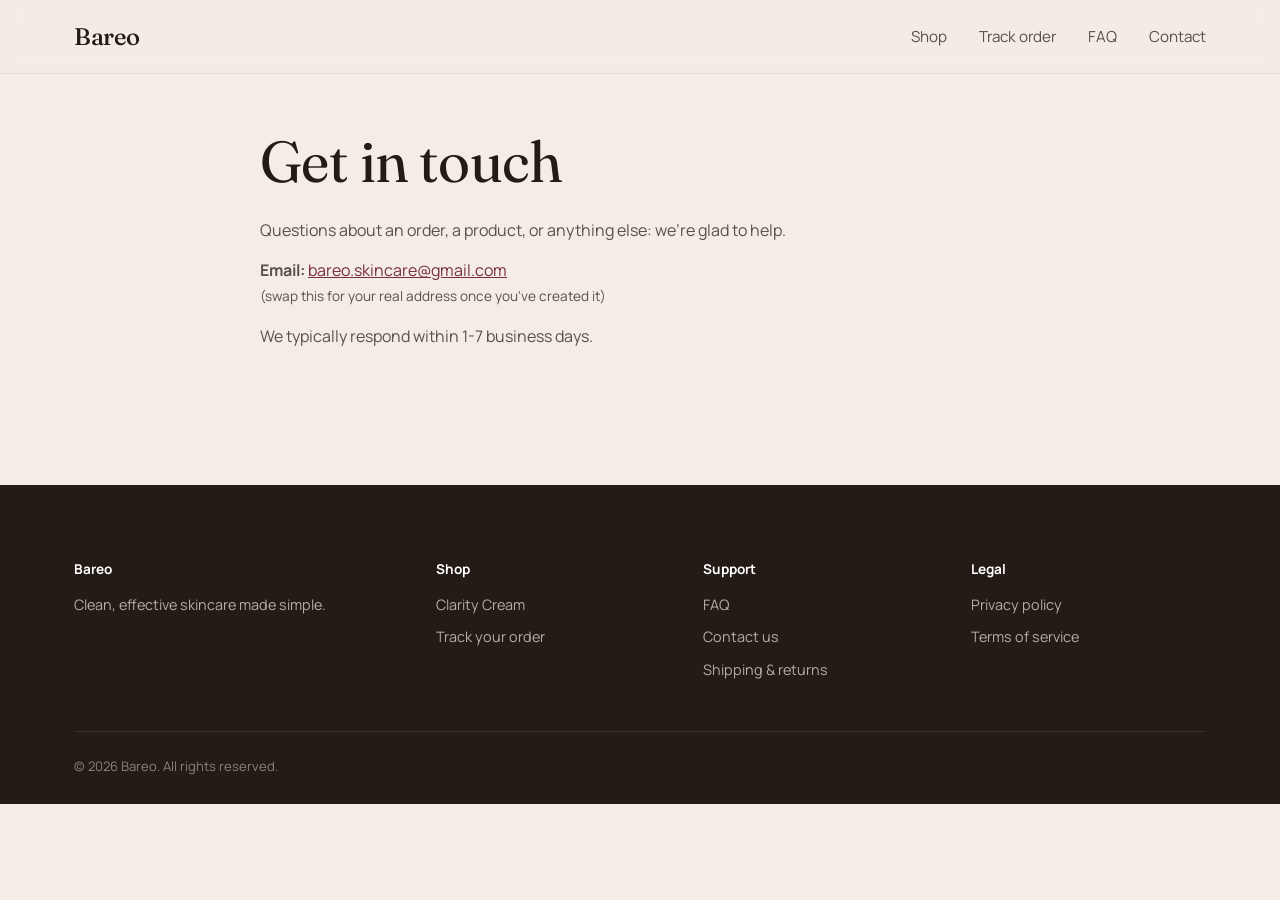
==== contact.html @ cf7d1b0d "Add files via upload" ====
<!DOCTYPE html>
<html lang="en">
<head>
<meta charset="UTF-8">
<meta name="viewport" content="width=device-width, initial-scale=1.0">
<title>Contact | Bareo</title>
<link rel="stylesheet" href="styles.css">
</head>
<body>
<header class="site-header">
  <div class="header-inner">
    <a href="index.html" class="logo">Bareo</a>
    <nav class="main-nav">
      <a href="product.html">Shop</a>
      <a href="track-order.html">Track order</a>
      <a href="faq.html">FAQ</a>
      <a href="contact.html">Contact</a>
    </nav>
    <button class="nav-toggle" aria-label="Menu">☰</button>
  </div>
</header>

<main class="container static-page">
  <h1>Get in touch</h1>
  <p>Questions about an order, a product, or anything else: we're glad to help.</p>
  <p><strong>Email:</strong> <a href="mailto:bareo.skincare@gmail.com" style="color:var(--wine); text-decoration:underline;">bareo.skincare@gmail.com</a><br>
  <span style="font-size:0.85rem; color:var(--ink-soft);">(swap this for your real address once you've created it)</span></p>
  <p>We typically respond within 1-7 business days.</p>
</main>

<footer class="site-footer">
  <div class="container">
    <div class="footer-grid">
      <div><h4>Bareo</h4><p style="max-width:32ch;">Clean, effective skincare made simple.</p></div>
      <div><h4>Shop</h4><a href="product.html">Clarity Cream</a><a href="track-order.html">Track your order</a></div>
      <div><h4>Support</h4><a href="faq.html">FAQ</a><a href="contact.html">Contact us</a><a href="shipping.html">Shipping &amp; returns</a></div>
      <div><h4>Legal</h4><a href="privacy.html">Privacy policy</a><a href="terms.html">Terms of service</a></div>
    </div>
    <div class="footer-bottom">© 2026 Bareo. All rights reserved.</div>
  </div>
</footer>
<script src="script.js"></script>
</body>
</html>
---- styles.css ----
/* ===== Bareo: shared styles ===== */

@import url('https://fonts.googleapis.com/css2?family=Fraunces:ital,opsz,wght@0,9..144,300;0,9..144,400;0,9..144,500;0,9..144,600;1,9..144,400&family=Manrope:wght@400;500;600;700&display=swap');

:root {
  --bg: #F3ECE7;
  --surface: #FCFAF8;
  --ink: #241A16;
  --ink-soft: #5C4F49;
  --wine: #7A2E3F;
  --wine-dark: #5E1F2C;
  --gold: #B8935A;
  --line: #E4D9D0;
  --white: #FFFFFF;
  --radius: 2px;
  --max: 1180px;
}

* { box-sizing: border-box; }

html { scroll-behavior: smooth; }

body {
  margin: 0;
  font-family: 'Manrope', sans-serif;
  background: var(--bg);
  color: var(--ink);
  line-height: 1.55;
  -webkit-font-smoothing: antialiased;
}

h1, h2, h3, .display {
  font-family: 'Fraunces', serif;
  font-weight: 500;
  line-height: 1.1;
  margin: 0 0 0.5em;
  letter-spacing: -0.01em;
}

h1 { font-size: clamp(2.4rem, 5vw, 3.6rem); font-weight: 400; }
h2 { font-size: clamp(1.8rem, 3vw, 2.4rem); }
h3 { font-size: 1.25rem; }

p { margin: 0 0 1em; color: var(--ink-soft); max-width: 62ch; }

a { color: inherit; text-decoration: none; }

img { max-width: 100%; display: block; }

.container {
  max-width: var(--max);
  margin: 0 auto;
  padding: 0 24px;
}

/* ---------- Header ---------- */

header.site-header {
  position: sticky;
  top: 0;
  z-index: 50;
  background: rgba(243, 236, 231, 0.92);
  backdrop-filter: blur(8px);
  border-bottom: 1px solid var(--line);
}

.header-inner {
  display: flex;
  align-items: center;
  justify-content: space-between;
  padding: 18px 24px;
  max-width: var(--max);
  margin: 0 auto;
}

.logo {
  font-family: 'Fraunces', serif;
  font-size: 1.5rem;
  font-weight: 500;
  letter-spacing: -0.02em;
}

nav.main-nav {
  display: flex;
  gap: 32px;
}

nav.main-nav a {
  font-size: 0.95rem;
  color: var(--ink-soft);
  transition: color 0.15s ease;
}

nav.main-nav a:hover { color: var(--wine); }

.nav-toggle {
  display: none;
  background: none;
  border: none;
  font-size: 1.5rem;
  cursor: pointer;
  color: var(--ink);
}

@media (max-width: 720px) {
  nav.main-nav {
    position: fixed;
    inset: 0 0 0 30%;
    background: var(--surface);
    flex-direction: column;
    padding: 100px 28px 28px;
    gap: 20px;
    transform: translateX(100%);
    transition: transform 0.25s ease;
    box-shadow: -8px 0 24px rgba(0,0,0,0.08);
  }
  nav.main-nav.open { transform: translateX(0); }
  .nav-toggle { display: block; }
}

/* ---------- Buttons ---------- */

.btn {
  display: inline-flex;
  align-items: center;
  justify-content: center;
  padding: 15px 30px;
  font-family: 'Manrope', sans-serif;
  font-size: 0.95rem;
  font-weight: 600;
  border-radius: var(--radius);
  cursor: pointer;
  border: none;
  transition: transform 0.15s ease, background 0.15s ease;
}

.btn-primary {
  background: var(--wine);
  color: var(--white);
}
.btn-primary:hover { background: var(--wine-dark); }

.btn-outline {
  background: transparent;
  color: var(--ink);
  border: 1px solid var(--ink);
}
.btn-outline:hover { background: var(--ink); color: var(--white); }

.btn-block { width: 100%; }

/* ---------- Hero ---------- */

.hero {
  display: grid;
  grid-template-columns: 1fr 1fr;
  gap: 48px;
  align-items: center;
  padding: 72px 0 88px;
}

.hero-copy .eyebrow {
  font-size: 0.85rem;
  color: var(--wine);
  font-weight: 600;
  margin-bottom: 14px;
  display: block;
}

.hero-copy p.lede {
  font-size: 1.1rem;
  margin-bottom: 28px;
}

.hero-visual {
  aspect-ratio: 4/5;
  background: linear-gradient(155deg, #E8D9CE 0%, #D9BFAF 45%, #C7A088 100%);
  border-radius: var(--radius);
  display: flex;
  align-items: center;
  justify-content: center;
  color: var(--wine-dark);
  font-family: 'Fraunces', serif;
  font-style: italic;
  font-size: 0.95rem;
  text-align: center;
  padding: 24px;
  position: relative;
  overflow: hidden;
}

.hero-visual span { max-width: 220px; opacity: 0.75; }

@media (max-width: 860px) {
  .hero { grid-template-columns: 1fr; padding: 44px 0 56px; }
  .hero-visual { order: -1; aspect-ratio: 16/10; }
}

/* ---------- Sections ---------- */

section { padding: 64px 0; }

.section-tight { padding: 40px 0; }

.section-head {
  max-width: 560px;
  margin-bottom: 40px;
}

.divider {
  height: 1px;
  background: var(--line);
  border: none;
  margin: 0;
}

/* ---------- Feature grid ---------- */

.feature-grid {
  display: grid;
  grid-template-columns: repeat(3, 1fr);
  gap: 32px;
}

.feature {
  padding-top: 20px;
  border-top: 1px solid var(--line);
}

.feature .num {
  font-family: 'Fraunces', serif;
  font-style: italic;
  color: var(--gold);
  font-size: 0.95rem;
  margin-bottom: 10px;
  display: block;
}

@media (max-width: 720px) {
  .feature-grid { grid-template-columns: 1fr; gap: 24px; }
}

/* ---------- Product card (home) ---------- */

.product-strip {
  background: var(--surface);
  border-radius: var(--radius);
  padding: 48px;
  display: grid;
  grid-template-columns: 0.9fr 1.1fr;
  gap: 40px;
  align-items: center;
}

.product-strip .thumb {
  aspect-ratio: 1;
  background: linear-gradient(155deg, #EFE2D8 0%, #D9BFAF 100%);
  border-radius: var(--radius);
}

@media (max-width: 720px) {
  .product-strip { grid-template-columns: 1fr; padding: 28px; }
}

/* ---------- Reviews strip ---------- */

.review-grid {
  display: grid;
  grid-template-columns: repeat(3, 1fr);
  gap: 24px;
}

.review-card {
  background: var(--surface);
  padding: 28px;
  border-radius: var(--radius);
}

.review-card .stars { color: var(--gold); margin-bottom: 12px; font-size: 0.9rem; letter-spacing: 2px; }
.review-card .name { font-weight: 700; font-size: 0.9rem; margin-top: 12px; }

@media (max-width: 860px) {
  .review-grid { grid-template-columns: 1fr; }
}

/* ---------- Footer ---------- */

footer.site-footer {
  background: var(--ink);
  color: #D8CFC9;
  padding: 56px 0 28px;
  margin-top: 40px;
}

.footer-grid {
  display: grid;
  grid-template-columns: 1.4fr 1fr 1fr 1fr;
  gap: 32px;
  margin-bottom: 40px;
}

.footer-grid h4 {
  font-family: 'Manrope', sans-serif;
  color: var(--white);
  font-size: 0.85rem;
  font-weight: 700;
  margin-bottom: 14px;
}

.footer-grid a, .footer-grid p {
  display: block;
  color: #B8ADA6;
  font-size: 0.9rem;
  margin-bottom: 10px;
  max-width: none;
}

.footer-grid a:hover { color: var(--white); }

.footer-bottom {
  border-top: 1px solid #3A2E29;
  padding-top: 24px;
  font-size: 0.82rem;
  color: #8C8079;
}

@media (max-width: 860px) {
  .footer-grid { grid-template-columns: 1fr 1fr; }
}

/* ---------- Product page ---------- */

.product-layout {
  display: grid;
  grid-template-columns: 1fr 1fr;
  gap: 56px;
  padding: 44px 0;
}

.gallery-main {
  aspect-ratio: 1;
  background: linear-gradient(155deg, #E8D9CE 0%, #D9BFAF 45%, #C7A088 100%);
  border-radius: var(--radius);
  margin-bottom: 12px;
}

.gallery-thumbs {
  display: grid;
  grid-template-columns: repeat(4, 1fr);
  gap: 10px;
}

.gallery-thumbs div {
  aspect-ratio: 1;
  background: var(--surface);
  border: 1px solid var(--line);
  border-radius: var(--radius);
}

.price-row {
  display: flex;
  align-items: baseline;
  gap: 12px;
  margin: 6px 0 20px;
}

.price-now { font-size: 1.6rem; font-weight: 700; font-family: 'Fraunces', serif; }
.price-was { text-decoration: line-through; color: var(--ink-soft); font-size: 1.05rem; }

.rating-row {
  display: flex;
  align-items: center;
  gap: 10px;
  margin-bottom: 18px;
  font-size: 0.9rem;
  color: var(--ink-soft);
}
.rating-row .stars { color: var(--gold); letter-spacing: 2px; }

.bundle-options {
  display: flex;
  flex-direction: column;
  gap: 10px;
  margin: 24px 0;
}

.bundle-option {
  border: 1.5px solid var(--line);
  border-radius: var(--radius);
  padding: 16px 18px;
  display: flex;
  justify-content: space-between;
  align-items: center;
  cursor: pointer;
  transition: border-color 0.15s ease, background 0.15s ease;
}

.bundle-option:hover { border-color: var(--wine); }

.bundle-option.selected {
  border-color: var(--wine);
  background: #FBF1EC;
}

.bundle-option .label { font-weight: 700; }
.bundle-option .sub { font-size: 0.85rem; color: var(--ink-soft); margin-top: 2px; }
.bundle-option .tag {
  background: var(--wine);
  color: var(--white);
  font-size: 0.72rem;
  font-weight: 700;
  padding: 3px 8px;
  border-radius: 20px;
  margin-left: 8px;
}
.bundle-option .bprice { font-family: 'Fraunces', serif; font-weight: 600; font-size: 1.1rem; }

.trust-row {
  display: flex;
  gap: 20px;
  margin-top: 20px;
  flex-wrap: wrap;
  font-size: 0.82rem;
  color: var(--ink-soft);
}

.benefits-list {
  list-style: none;
  padding: 0;
  margin: 24px 0;
}
.benefits-list li {
  padding: 10px 0 10px 28px;
  position: relative;
  border-bottom: 1px solid var(--line);
  color: var(--ink-soft);
  font-size: 0.95rem;
}
.benefits-list li::before {
  content: "";
  position: absolute;
  left: 0;
  top: 16px;
  width: 8px;
  height: 8px;
  background: var(--gold);
  border-radius: 50%;
}

@media (max-width: 860px) {
  .product-layout { grid-template-columns: 1fr; gap: 28px; }
}

/* ---------- Comparison table ---------- */

.compare-table {
  width: 100%;
  border-collapse: collapse;
  margin-top: 16px;
}
.compare-table th, .compare-table td {
  padding: 14px 18px;
  text-align: left;
  border-bottom: 1px solid var(--line);
  font-size: 0.92rem;
}
.compare-table th { font-family: 'Fraunces', serif; font-weight: 500; }
.compare-table .yes { color: var(--wine); font-weight: 700; }

/* ---------- FAQ accordion ---------- */

.faq-item {
  border-bottom: 1px solid var(--line);
}
.faq-q {
  width: 100%;
  text-align: left;
  background: none;
  border: none;
  padding: 20px 0;
  font-family: 'Fraunces', serif;
  font-size: 1.05rem;
  cursor: pointer;
  display: flex;
  justify-content: space-between;
  align-items: center;
  color: var(--ink);
}
.faq-a {
  max-height: 0;
  overflow: hidden;
  transition: max-height 0.25s ease;
}
.faq-item.open .faq-a { max-height: 300px; padding-bottom: 20px; }
.faq-plus { font-size: 1.3rem; color: var(--wine); transition: transform 0.2s ease; }
.faq-item.open .faq-plus { transform: rotate(45deg); }

/* ---------- Static pages ---------- */

.static-page {
  padding: 56px 0 80px;
  max-width: 760px;
}
.static-page h1 { margin-bottom: 24px; }
.static-page h2 { font-size: 1.3rem; margin-top: 36px; }
.static-page ul { color: var(--ink-soft); }

/* ---------- Track order ---------- */

.track-box {
  background: var(--surface);
  padding: 40px;
  border-radius: var(--radius);
  max-width: 480px;
}
.track-box input {
  width: 100%;
  padding: 13px 14px;
  margin-bottom: 14px;
  border: 1px solid var(--line);
  border-radius: var(--radius);
  font-family: 'Manrope', sans-serif;
  font-size: 0.95rem;
  background: var(--white);
}
.track-box label {
  font-size: 0.85rem;
  font-weight: 600;
  display: block;
  margin-bottom: 6px;
}
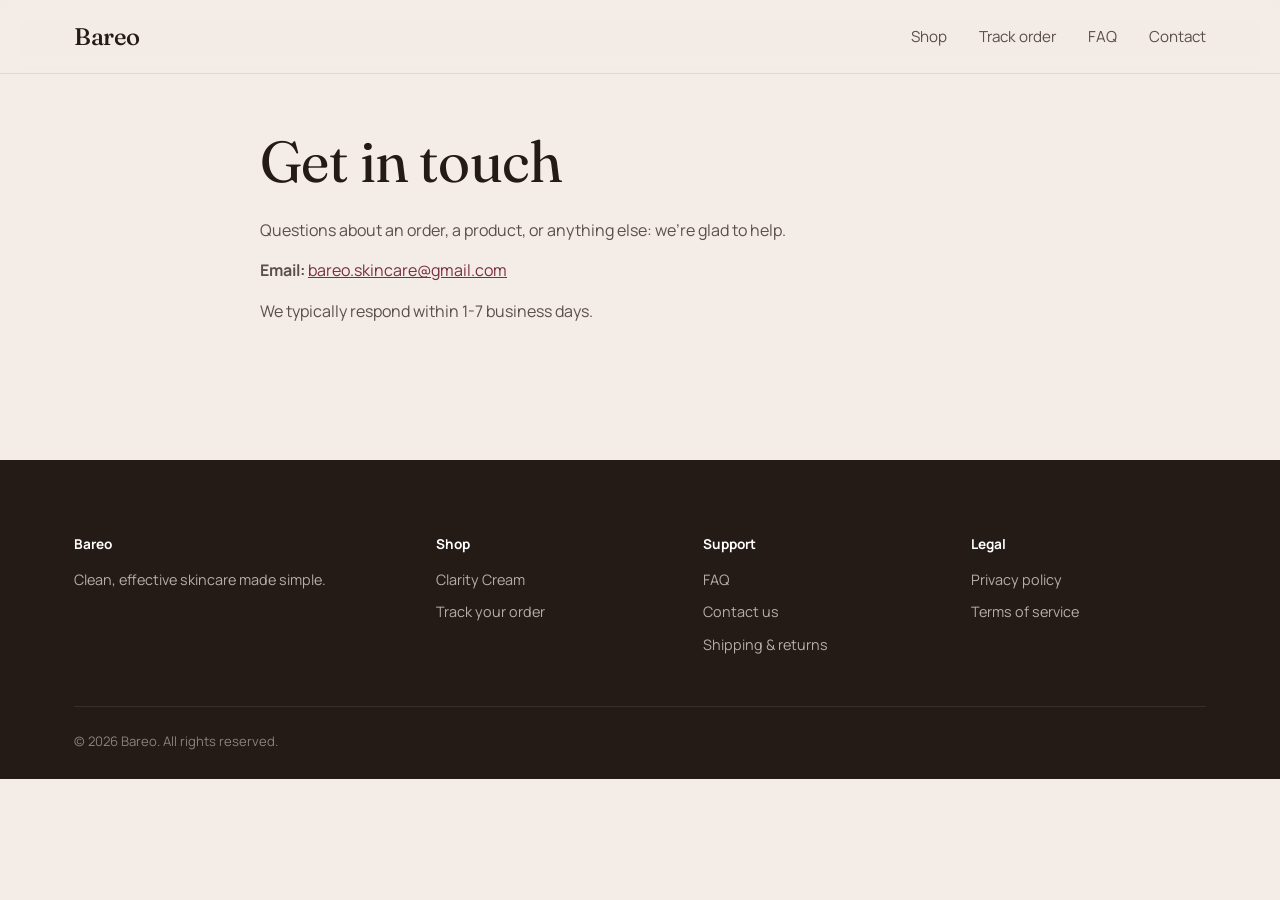
==== commit 322ead1b: "Update contact.html" ====
--- a/contact.html
+++ b/contact.html
@@ -23,8 +23,7 @@
 <main class="container static-page">
   <h1>Get in touch</h1>
   <p>Questions about an order, a product, or anything else: we're glad to help.</p>
-  <p><strong>Email:</strong> <a href="mailto:bareo.skincare@gmail.com" style="color:var(--wine); text-decoration:underline;">bareo.skincare@gmail.com</a><br>
-  <span style="font-size:0.85rem; color:var(--ink-soft);">(swap this for your real address once you've created it)</span></p>
+  <p><strong>Email:</strong> <a href="mailto:bareo.skincare@gmail.com" style="color:var(--wine); text-decoration:underline;">bareo.skincare@gmail.com</a></p>
   <p>We typically respond within 1-7 business days.</p>
 </main>
 
